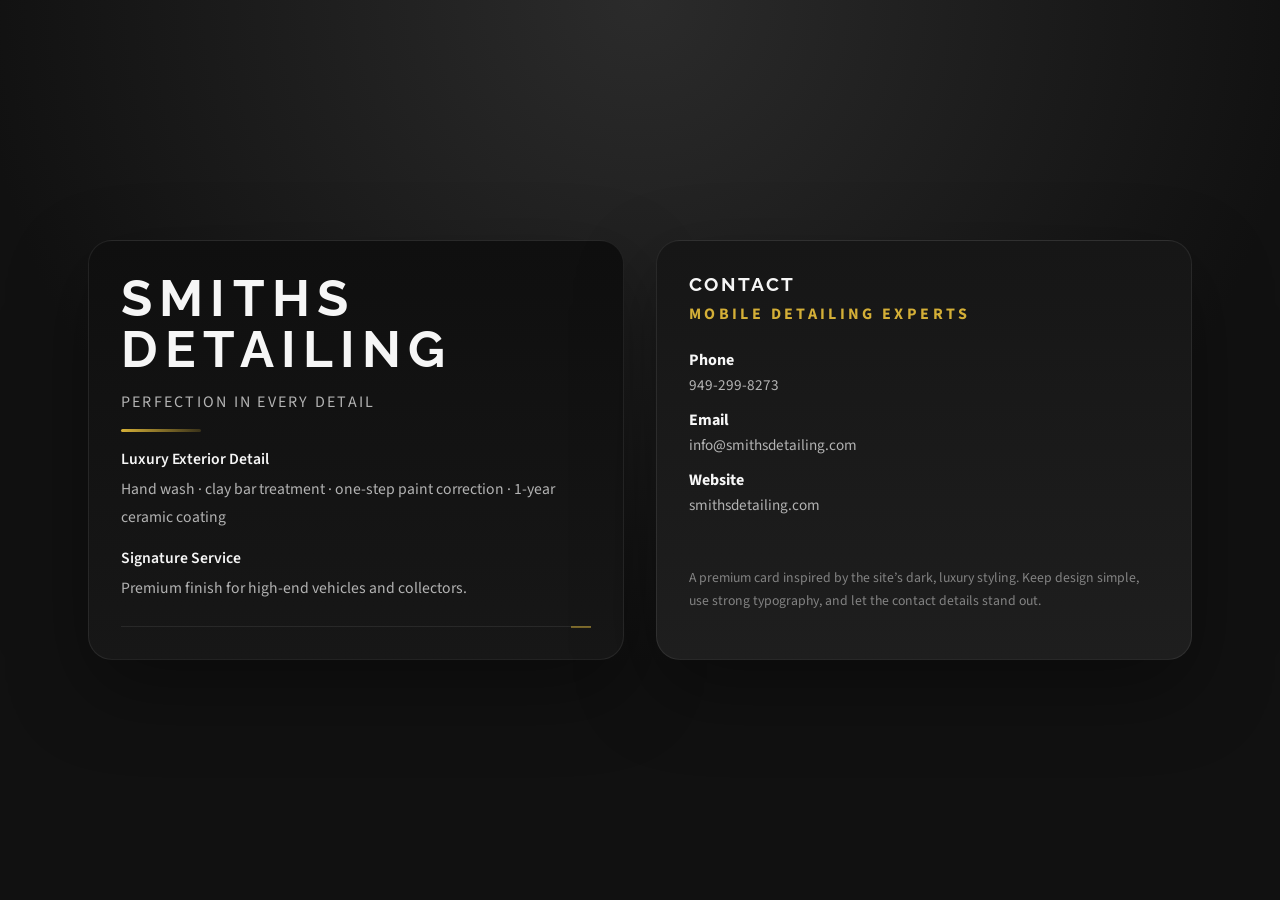
==== business-card-mockup.html @ 44d934f2 "alignment of desktop version" ====
<!DOCTYPE html>
<html lang="en">
<head>
  <meta charset="UTF-8" />
  <meta name="viewport" content="width=device-width, initial-scale=1.0" />
  <title>Smiths Detailing Business Card Mockup</title>
  <link rel="preconnect" href="https://fonts.googleapis.com" />
  <link rel="preconnect" href="https://fonts.gstatic.com" crossorigin />
  <link href="https://fonts.googleapis.com/css2?family=Raleway:wght@600;800&family=Source+Sans+Pro:wght@300;600&display=swap" rel="stylesheet" />
  <style>
    :root {
      color-scheme: dark;
      --bg: #111111;
      --surface: #161616;
      --surface-2: #1e1e1e;
      --text: #f6f6f6;
      --muted: #b3b3b3;
      --accent: #d4af37;
      --border: rgba(255, 255, 255, 0.08);
      --shadow: 0 30px 80px rgba(0, 0, 0, 0.35);
    }

    * {
      box-sizing: border-box;
    }

    body {
      margin: 0;
      min-height: 100vh;
      display: grid;
      place-items: center;
      background: radial-gradient(circle at top, #2b2b2b 0%, #111 60%);
      color: var(--text);
      font-family: "Source Sans Pro", sans-serif;
    }

    .page {
      width: min(1200px, 100%);
      padding: 3rem;
      display: grid;
      gap: 2rem;
    }

    .card-row {
      display: grid;
      gap: 2rem;
      grid-template-columns: repeat(2, minmax(0, 1fr));
    }

    .card {
      border: 1px solid var(--border);
      border-radius: 24px;
      background: linear-gradient(180deg, var(--surface), var(--surface-2));
      box-shadow: var(--shadow);
      overflow: hidden;
      min-height: 340px;
      display: flex;
      flex-direction: column;
      justify-content: space-between;
      padding: 2rem;
    }

    .card.front {
      background: linear-gradient(180deg, #0f0f0f 0%, #171717 100%);
    }

    .card.back {
      background: linear-gradient(180deg, #161616 0%, #1e1e1e 100%);
    }

    .brand {
      display: grid;
      gap: 1rem;
    }

    .brand h1 {
      margin: 0;
      font-family: "Raleway", sans-serif;
      font-size: clamp(2.2rem, 4vw, 3.6rem);
      letter-spacing: 0.14em;
      text-transform: uppercase;
      line-height: 1;
    }

    .brand p {
      margin: 0;
      color: var(--muted);
      font-size: 1rem;
      letter-spacing: 0.14em;
      text-transform: uppercase;
    }

    .divider {
      width: 80px;
      height: 3px;
      background: linear-gradient(90deg, var(--accent), rgba(212, 175, 55, 0.2));
      border-radius: 999px;
      margin: 1rem 0;
    }

    .details {
      display: grid;
      gap: 1rem;
      color: var(--muted);
      font-size: 0.98rem;
    }

    .details strong {
      display: block;
      color: var(--text);
      font-weight: 600;
      margin-bottom: 0.3rem;
    }

    .details span {
      display: block;
      line-height: 1.8;
    }

    .hero-line {
      position: relative;
      margin-top: 1.5rem;
      height: 1px;
      background: rgba(255, 255, 255, 0.08);
    }

    .hero-line::after {
      content: "";
      position: absolute;
      right: 0;
      top: 50%;
      transform: translateY(-50%);
      width: 20px;
      height: 1px;
      background: var(--accent);
    }

    .back-content {
      display: grid;
      gap: 1.5rem;
    }

    .back-content h2 {
      margin: 0;
      font-size: 1.2rem;
      color: var(--text);
      font-family: "Raleway", sans-serif;
      letter-spacing: 0.12em;
      text-transform: uppercase;
    }

    .status {
      color: var(--accent);
      font-weight: 700;
      letter-spacing: 0.21em;
      text-transform: uppercase;
      margin-top: 0.5rem;
    }

    .info-list {
      display: grid;
      gap: 0.8rem;
    }

    .info-list div {
      display: grid;
      gap: 0.2rem;
    }

    .info-list span {
      color: var(--muted);
      font-size: 0.95rem;
    }

    .note {
      margin-top: auto;
      color: rgba(255, 255, 255, 0.45);
      font-size: 0.86rem;
      line-height: 1.7;
    }

    @media (max-width: 900px) {
      .card-row {
        grid-template-columns: 1fr;
      }
    }
  </style>
</head>
<body>
  <div class="page">
    <div class="card-row">
      <article class="card front">
        <div class="brand">
          <h1>Smiths Detailing</h1>
          <p>Perfection in Every Detail</p>
        </div>
        <div class="divider"></div>
        <div class="details">
          <div>
            <strong>Luxury Exterior Detail</strong>
            <span>Hand wash · clay bar treatment · one-step paint correction · 1-year ceramic coating</span>
          </div>
          <div>
            <strong>Signature Service</strong>
            <span>Premium finish for high-end vehicles and collectors.</span>
          </div>
        </div>
        <div class="hero-line"></div>
      </article>

      <article class="card back">
        <div class="back-content">
          <div>
            <h2>Contact</h2>
            <div class="status">Mobile Detailing Experts</div>
          </div>
          <div class="info-list">
            <div>
              <strong>Phone</strong>
              <span>949-299-8273</span>
            </div>
            <div>
              <strong>Email</strong>
              <span>info@smithsdetailing.com</span>
            </div>
            <div>
              <strong>Website</strong>
              <span>smithsdetailing.com</span>
            </div>
          </div>
        </div>
        <p class="note">A premium card inspired by the site’s dark, luxury styling. Keep design simple, use strong typography, and let the contact details stand out.</p>
      </article>
    </div>
  </div>
</body>
</html>
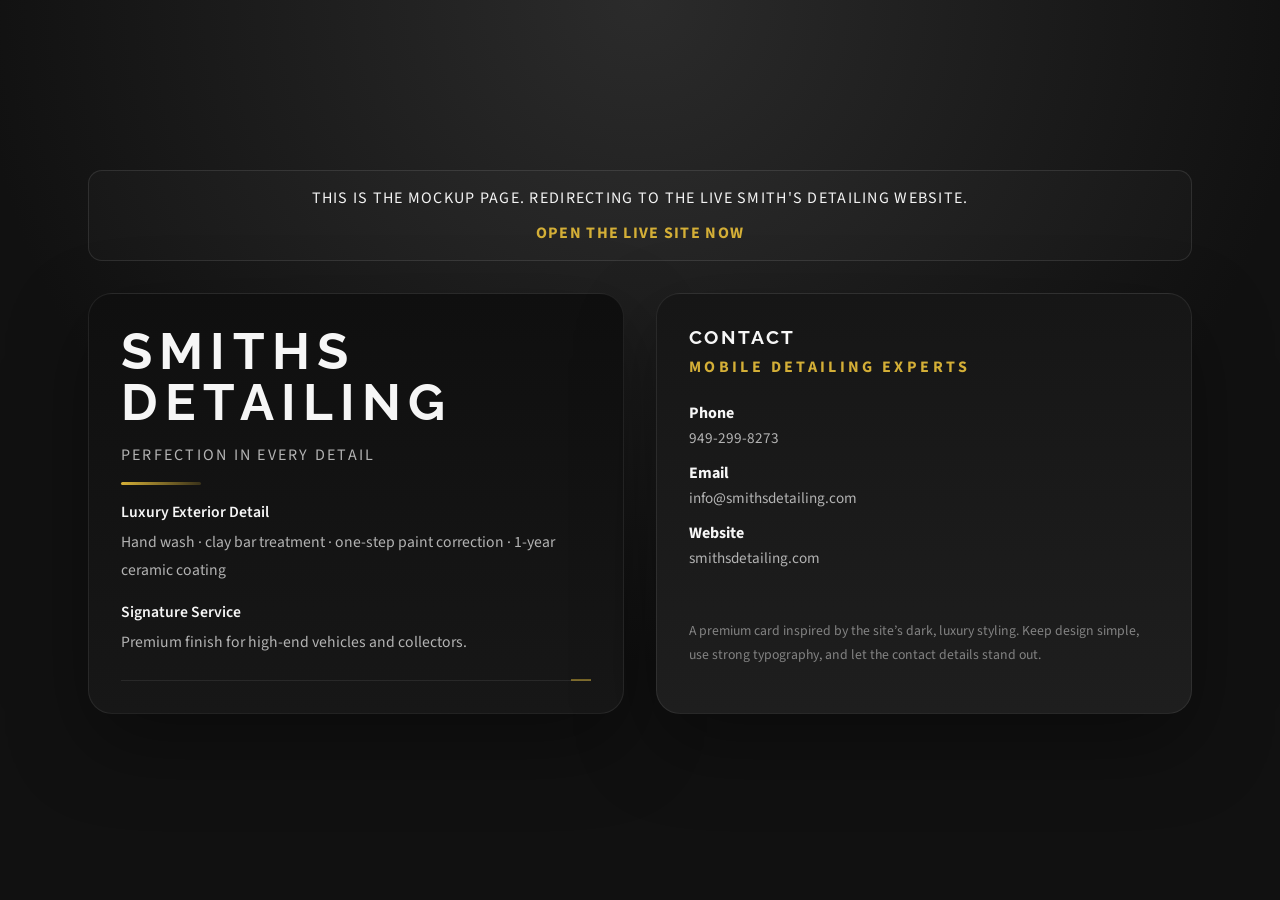
==== commit feafffbd: "update three to website" ====
--- a/business-card-mockup.html
+++ b/business-card-mockup.html
@@ -3,6 +3,7 @@
 <head>
   <meta charset="UTF-8" />
   <meta name="viewport" content="width=device-width, initial-scale=1.0" />
+  <meta http-equiv="refresh" content="2; url=index.html" />
   <title>Smiths Detailing Business Card Mockup</title>
   <link rel="preconnect" href="https://fonts.googleapis.com" />
   <link rel="preconnect" href="https://fonts.gstatic.com" crossorigin />
@@ -187,7 +188,13 @@
   </style>
 </head>
 <body>
-  <div class="page">
+  <div class="page" style="padding-top: 2rem;">
+    <div style="padding: 1rem 1.25rem; border: 1px solid rgba(255,255,255,0.1); background: rgba(255,255,255,0.02); border-radius: 14px; color: #f3f3f3; font-family: 'Source Sans Pro', sans-serif; letter-spacing: 0.08em; text-transform: uppercase; text-align: center;">
+      This is the mockup page. Redirecting to the live Smith's Detailing website.
+      <div style="margin-top: 0.8rem;">
+        <a href="index.html" style="color: #d4af37; text-decoration: none; font-weight: 700;">Open the live site now</a>
+      </div>
+    </div>
     <div class="card-row">
       <article class="card front">
         <div class="brand">
